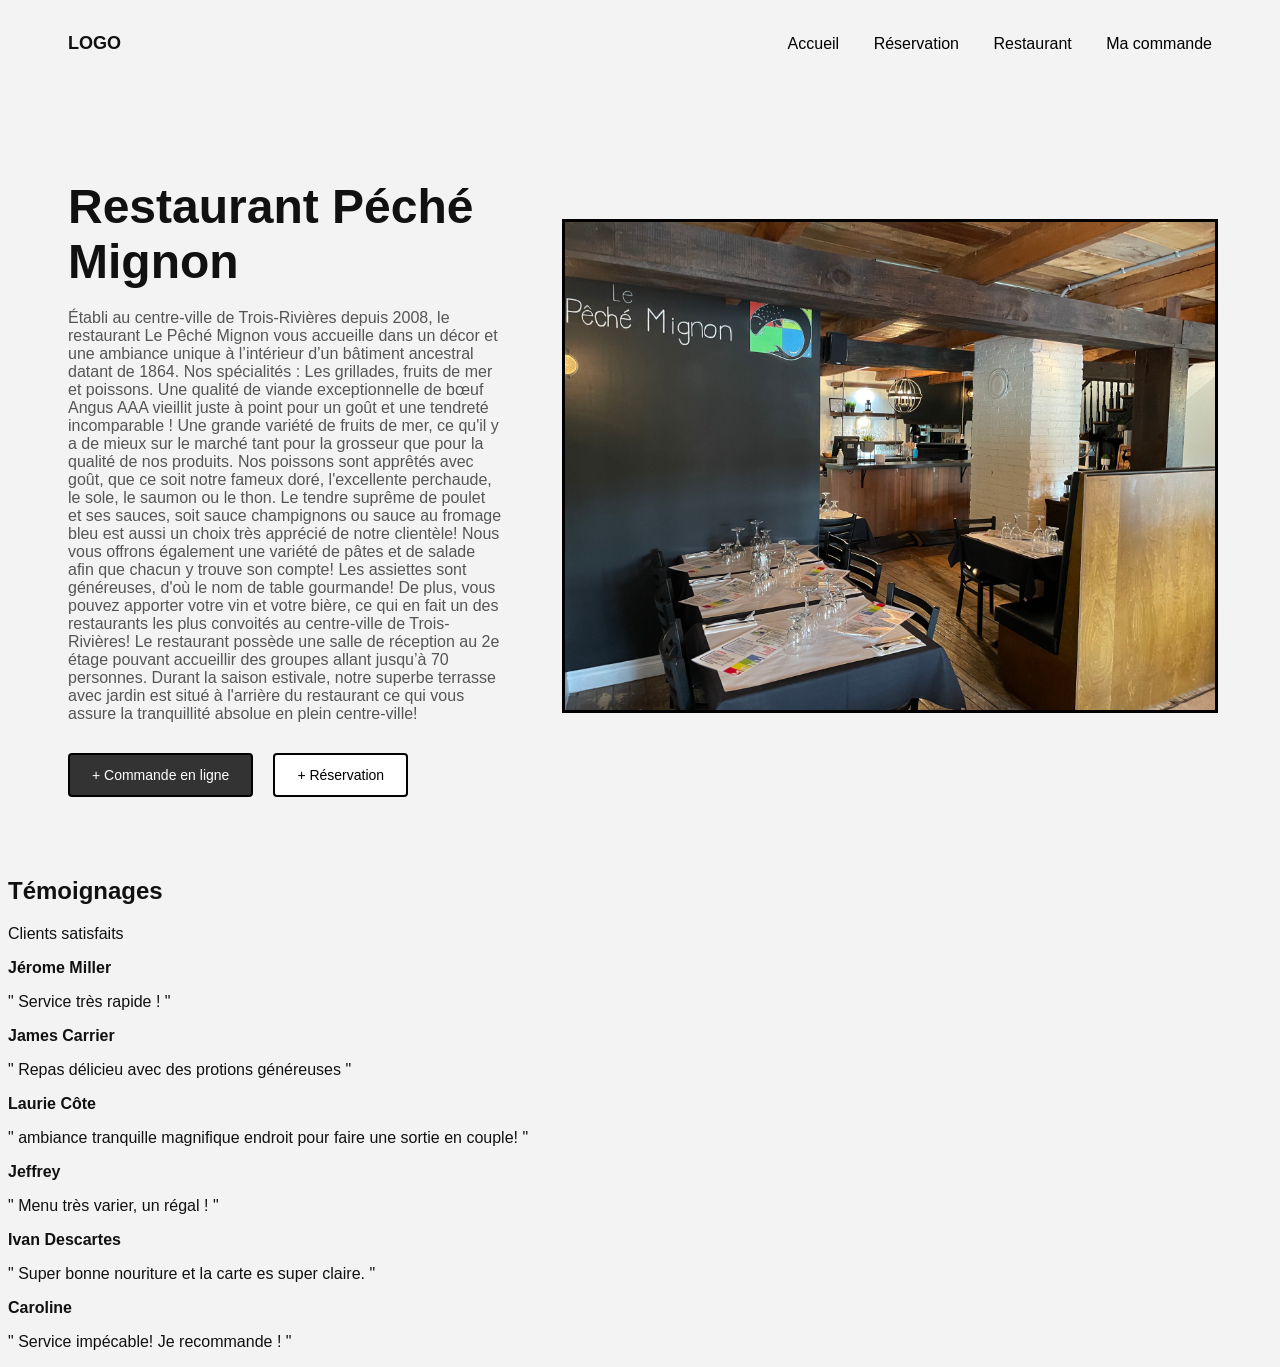
==== index.html @ 20196cb2 "ajout du html pour la commentaire client en bas de page index.html" ====
<!doctype html>
<html lang="fr">
  <head>
    <meta charset="UTF-8" />
    <meta name="viewport" content="width=device-width, initial-scale=1.0" />
    <title>Restaurant Pêché Mignon</title>
    <link rel="stylesheet" href="style.css" />
  </head>
  <body>
    <header>
      <div class="logo">LOGO</div>
      <nav>
        <a href="index.html">Accueil</a>
        <a href="reservation.html">Réservation</a>
        <a href="restaurant.html">Restaurant</a>
        <a href="commande.html">Ma commande</a>
      </nav>
    </header>

    <main>
      <section class="hero">
        <div class="hero-text">
          <h1>Restaurant Péché Mignon</h1>
          <p>
            Établi au centre-ville de Trois-Rivières depuis 2008, le restaurant
            Le Pêché Mignon vous accueille dans un décor et une ambiance unique
            à l’intérieur d’un bâtiment ancestral datant de 1864. Nos
            spécialités : Les grillades, fruits de mer et poissons. Une qualité
            de viande exceptionnelle de bœuf Angus AAA vieillit juste à point
            pour un goût et une tendreté incomparable ! Une grande variété de
            fruits de mer, ce qu'il y a de mieux sur le marché tant pour la
            grosseur que pour la qualité de nos produits. Nos poissons sont
            apprêtés avec goût, que ce soit notre fameux doré, l'excellente
            perchaude, le sole, le saumon ou le thon. Le tendre suprême de
            poulet et ses sauces, soit sauce champignons ou sauce au fromage
            bleu est aussi un choix très apprécié de notre clientèle! Nous vous
            offrons également une variété de pâtes et de salade afin que chacun
            y trouve son compte! Les assiettes sont généreuses, d'où le nom de
            table gourmande! De plus, vous pouvez apporter votre vin et votre
            bière, ce qui en fait un des restaurants les plus convoités au
            centre-ville de Trois-Rivières! Le restaurant possède une salle de
            réception au 2e étage pouvant accueillir des groupes allant jusqu’à
            70 personnes. Durant la saison estivale, notre superbe terrasse avec
            jardin est situé à l'arrière du restaurant ce qui vous assure la
            tranquillité absolue en plein centre-ville!
          </p>
          <div class="buttons">
            <a href="commande.html" class="btn btn-primary">
              + Commande en ligne
            </a>

            <a href="reservation.html" class="btn btn-secondary">
              + Réservation
            </a>
          </div>
        </div>
        <div class="hero-image">
          <img src="src/image_50460673.jfif" alt="Photo du restaurant" />
        </div>
      </section>
      <section class="testimonials">
        <h2>Témoignages</h2>
        <p class="subtitle">Clients satisfaits</p>

        <div class="testimonials-grid">
          <div class="card">
            <div class="card-header">
              <div class="avatar"></div>
              <strong>Jérome Miller</strong>
            </div>
            <p>
              " Service très rapide ! "
            </p>
          </div>

          <div class="card">
            <div class="card-header">
              <div class="avatar"></div>
              <strong>James Carrier</strong>
            </div>
            <p>
              " Repas délicieu avec des protions généreuses "
            </p>
          </div>

          <div class="card">
            <div class="card-header">
              <div class="avatar"></div>
              <strong>Laurie Côte</strong>
            </div>
            <p>
              " ambiance tranquille magnifique endroit pour faire une sortie en couple! "
            </p>
          </div>

          <div class="card">
            <div class="card-header">
              <div class="avatar"></div>
              <strong>Jeffrey</strong>
            </div>
            <p>
              " Menu très varier, un régal ! "
            </p>
          </div>

          <div class="card">
            <div class="card-header">
              <div class="avatar"></div>
              <strong>Ivan Descartes</strong>
            </div>
            <p>
              " Super bonne nouriture et la carte es super claire. "
            </p>
          </div>

          <div class="card">
            <div class="card-header">
              <div class="avatar"></div>
              <strong>Caroline </strong>
            </div>
            <p>
              " Service impécable! Je recommande ! "
            </p>
          </div>
        </div>
      </section>
    </main>
  </body>
</html>
---- style.css ----
body {
  font-family: Arial, Helvetica, sans-serif;
  background-color: #f3f3f3;
  color: #111;
}

header {
  display: flex;
  justify-content: space-between;
  align-items: center;
  padding: 25px 60px;
}

.logo {
  font-weight: bold;
  font-size: 18px;
}

nav a {
  text-decoration: none;
  color: black;
  margin-left: 30px;
  font-size: 16px;
}

nav a.active {
  background-color: #e6e6e6;
  padding: 8px 12px;
  border-radius: 5px;
}
.hero {
  display: flex;
  align-items: center;
  justify-content: space-between;
  padding: 60px;
  gap: 60px;
}

.hero-text {
  flex: 1;
}

.hero-text h1 {
  font-size: 48px;
  margin-bottom: 20px;
}

.hero-text p {
  color: #555;
  margin-bottom: 30px;
}
.buttons {
  display: flex;
  gap: 20px;
}

.btn {
  padding: 12px 22px;
  text-decoration: none;
  border-radius: 4px;
  font-size: 14px;
  border: 2px solid black;
}

.btn-primary {
  background-color: #333;
  color: white;
}

.btn-secondary {
  background-color: white;
  color: black;
}

.hero-image {
  flex: 1.5;
}

.hero-image img {
  width: 100%;
  height: auto;
  border: 3px solid black;
}
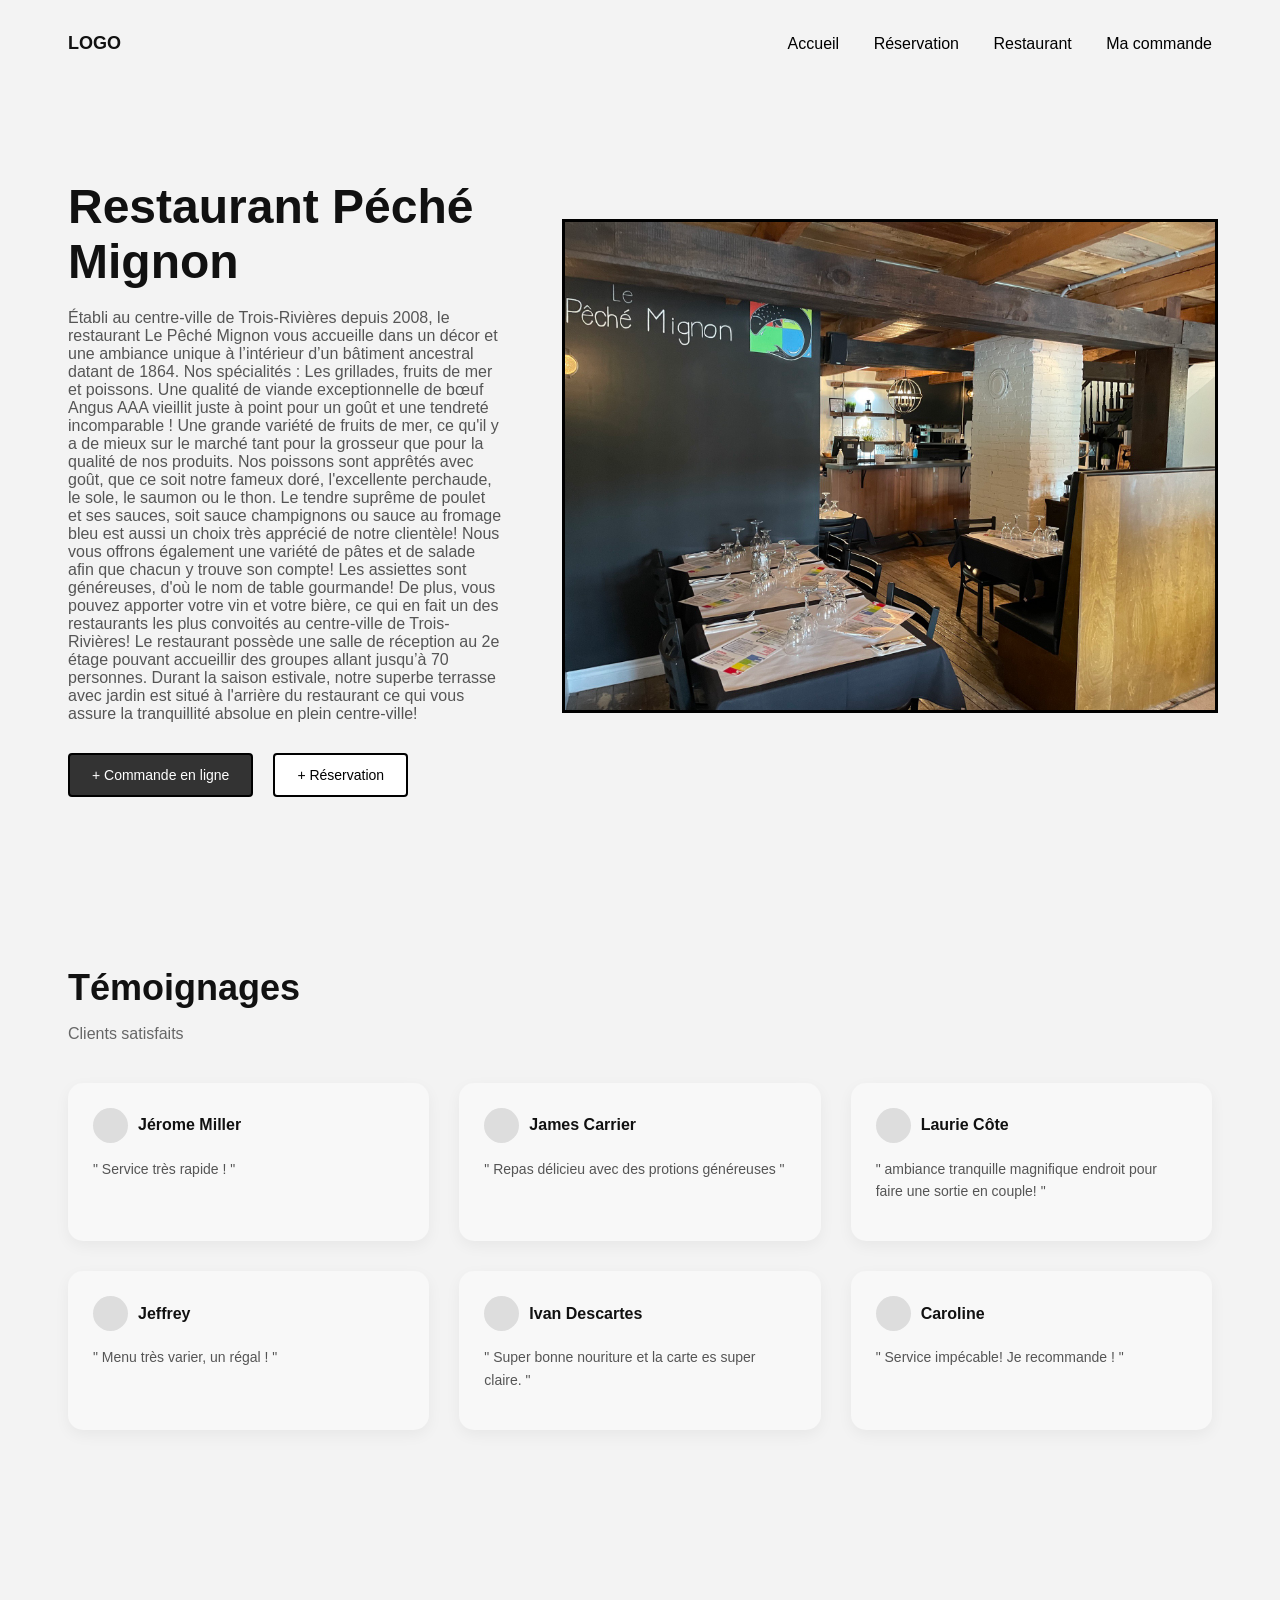
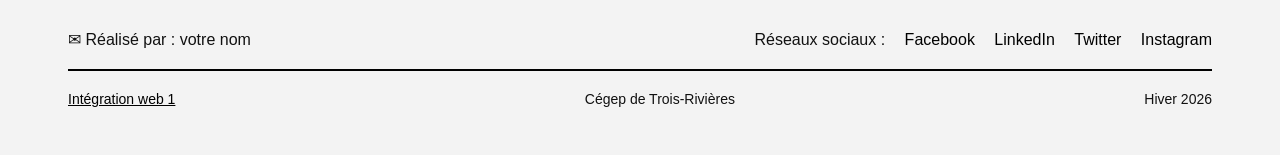
==== commit 3a532e1c: "ajout du footer côter du html pour la page index.html" ====
--- a/index.html
+++ b/index.html
@@ -68,9 +68,7 @@
               <div class="avatar"></div>
               <strong>Jérome Miller</strong>
             </div>
-            <p>
-              " Service très rapide ! "
-            </p>
+            <p>" Service très rapide ! "</p>
           </div>
 
           <div class="card">
@@ -78,9 +76,7 @@
               <div class="avatar"></div>
               <strong>James Carrier</strong>
             </div>
-            <p>
-              " Repas délicieu avec des protions généreuses "
-            </p>
+            <p>" Repas délicieu avec des protions généreuses "</p>
           </div>
 
           <div class="card">
@@ -89,7 +85,8 @@
               <strong>Laurie Côte</strong>
             </div>
             <p>
-              " ambiance tranquille magnifique endroit pour faire une sortie en couple! "
+              " ambiance tranquille magnifique endroit pour faire une sortie en
+              couple! "
             </p>
           </div>
 
@@ -98,9 +95,7 @@
               <div class="avatar"></div>
               <strong>Jeffrey</strong>
             </div>
-            <p>
-              " Menu très varier, un régal ! "
-            </p>
+            <p>" Menu très varier, un régal ! "</p>
           </div>
 
           <div class="card">
@@ -108,9 +103,7 @@
               <div class="avatar"></div>
               <strong>Ivan Descartes</strong>
             </div>
-            <p>
-              " Super bonne nouriture et la carte es super claire. "
-            </p>
+            <p>" Super bonne nouriture et la carte es super claire. "</p>
           </div>
 
           <div class="card">
@@ -118,12 +111,31 @@
               <div class="avatar"></div>
               <strong>Caroline </strong>
             </div>
-            <p>
-              " Service impécable! Je recommande ! "
-            </p>
+            <p>" Service impécable! Je recommande ! "</p>
           </div>
         </div>
       </section>
     </main>
+    <footer class="footer">
+      <div class="footer-top">
+        <div class="footer-left">✉ Réalisé par : votre nom</div>
+
+        <div class="footer-right">
+          Réseaux sociaux :
+          <a href="#">Facebook</a>
+          <a href="#">LinkedIn</a>
+          <a href="#">Twitter</a>
+          <a href="#">Instagram</a>
+        </div>
+      </div>
+
+      <hr />
+
+      <div class="footer-bottom">
+        <a href="#">Intégration web 1</a>
+        <span>Cégep de Trois-Rivières</span>
+        <span>Hiver 2026</span>
+      </div>
+    </footer>
   </body>
 </html>
--- a/style.css
+++ b/style.css
@@ -80,4 +80,92 @@
   width: 100%;
   height: auto;
   border: 3px solid black;
+}
+
+/* SECTION TÉMOIGNAGES */
+.testimonials {
+  padding: 80px 60px;
+}
+
+.testimonials h2 {
+  font-size: 36px;
+  margin-bottom: 10px;
+}
+
+.subtitle {
+  color: #666;
+  margin-bottom: 40px;
+}
+
+/* GRID */
+.testimonials-grid {
+  display: grid;
+  grid-template-columns: repeat(3, 1fr);
+  gap: 30px;
+}
+
+/* CARTE */
+.card {
+  background: #f8f8f8;
+  padding: 25px;
+  border-radius: 15px;
+  box-shadow: 0 5px 15px rgba(0,0,0,0.05);
+}
+
+.card-header {
+  display: flex;
+  align-items: center;
+  gap: 10px;
+  margin-bottom: 15px;
+}
+
+.avatar {
+  width: 35px;
+  height: 35px;
+  background: #ddd;
+  border-radius: 50%;
+}
+
+.card p {
+  color: #555;
+  font-size: 14px;
+  line-height: 1.6;
+}
+
+/* FOOTER */
+.footer {
+  padding: 40px 60px;
+  background: #f3f3f3;
+  margin-top: 80px;
+}
+
+.footer-top {
+  display: flex;
+  justify-content: space-between;
+  align-items: center;
+  margin-bottom: 20px;
+}
+
+.footer-right a {
+  margin-left: 15px;
+  text-decoration: none;
+  color: black;
+}
+
+.footer hr {
+  border: none;
+  height: 2px;
+  background: black;
+  margin: 20px 0;
+}
+
+.footer-bottom {
+  display: flex;
+  justify-content: space-between;
+  font-size: 14px;
+}
+
+.footer-bottom a {
+  color: black;
+  text-decoration: underline;
 }
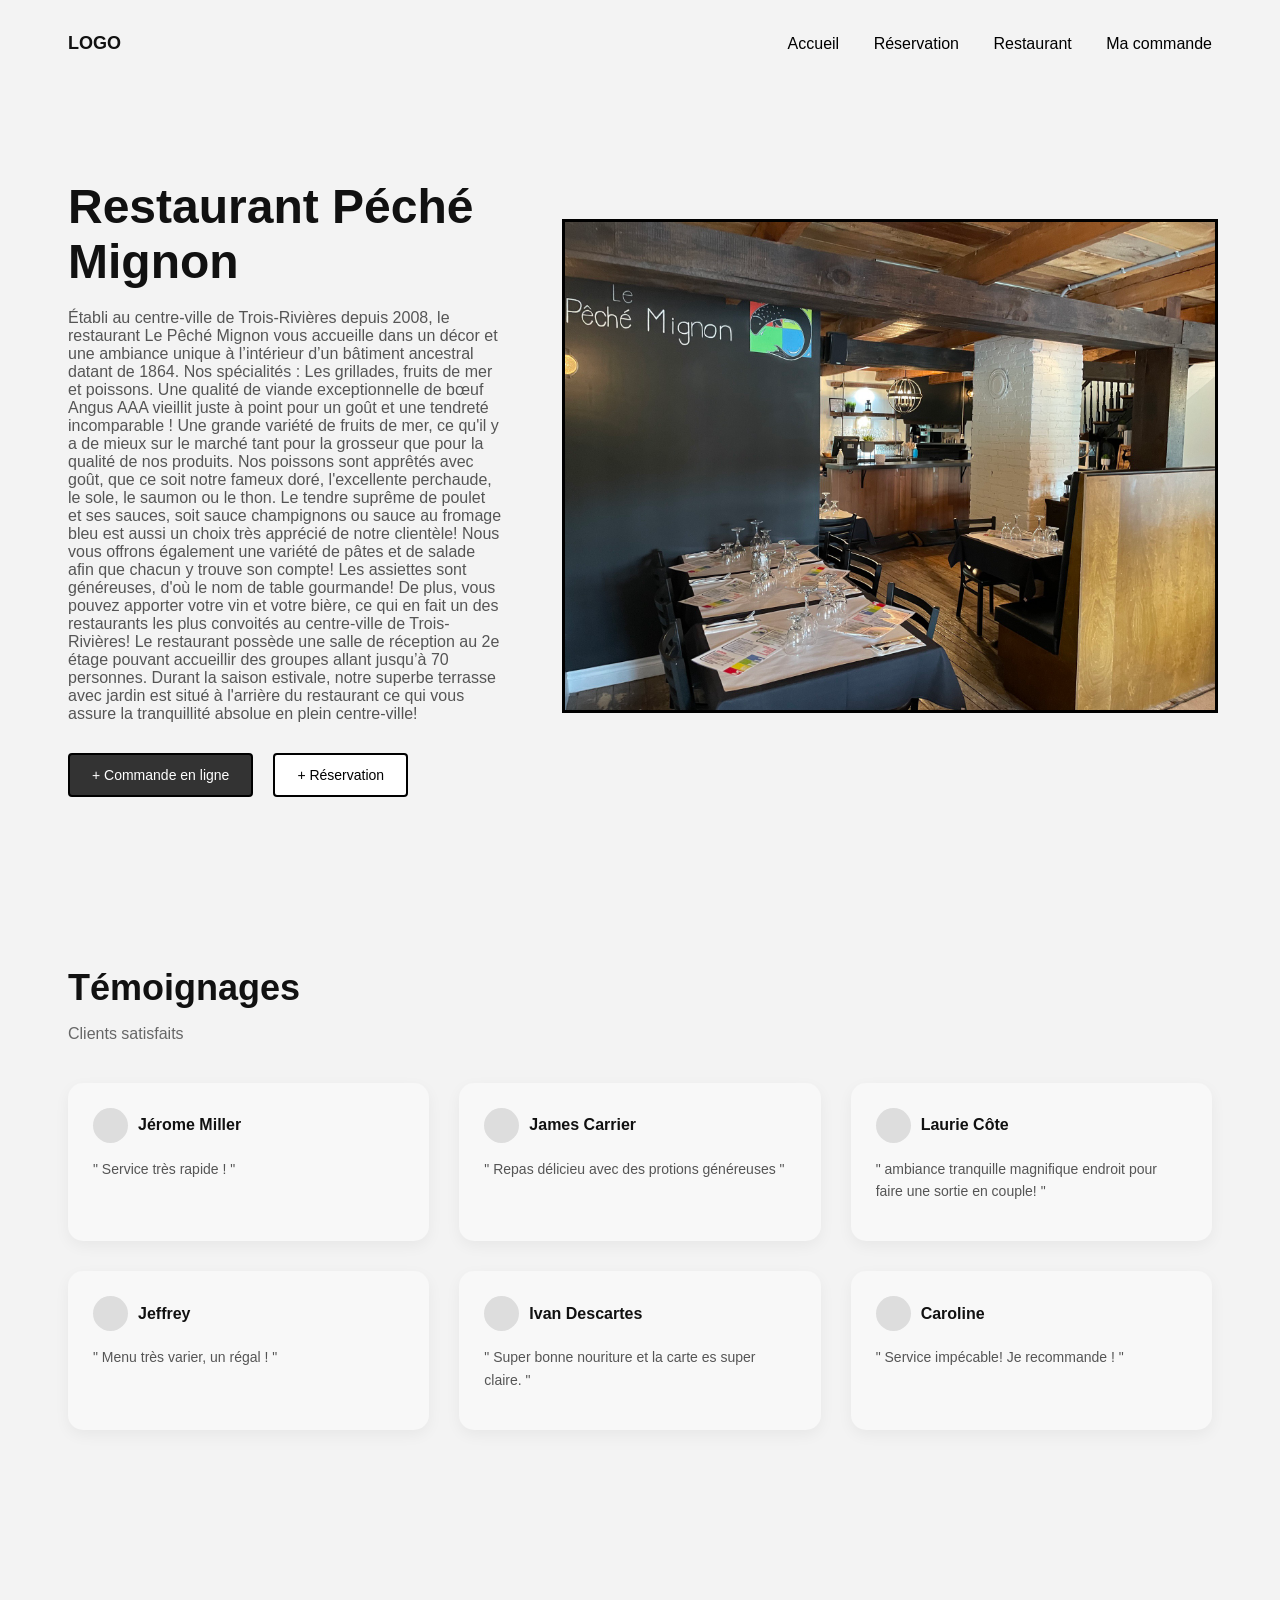
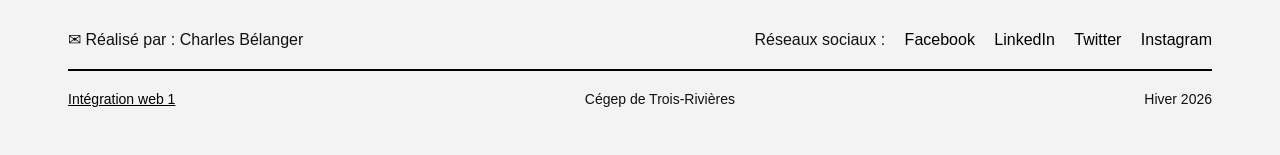
==== commit 79fcb79b: "ajout de mon nom oublier dans le dernier commit" ====
--- a/index.html
+++ b/index.html
@@ -118,7 +118,7 @@
     </main>
     <footer class="footer">
       <div class="footer-top">
-        <div class="footer-left">✉ Réalisé par : votre nom</div>
+        <div class="footer-left">✉ Réalisé par : Charles Bélanger</div>
 
         <div class="footer-right">
           Réseaux sociaux :
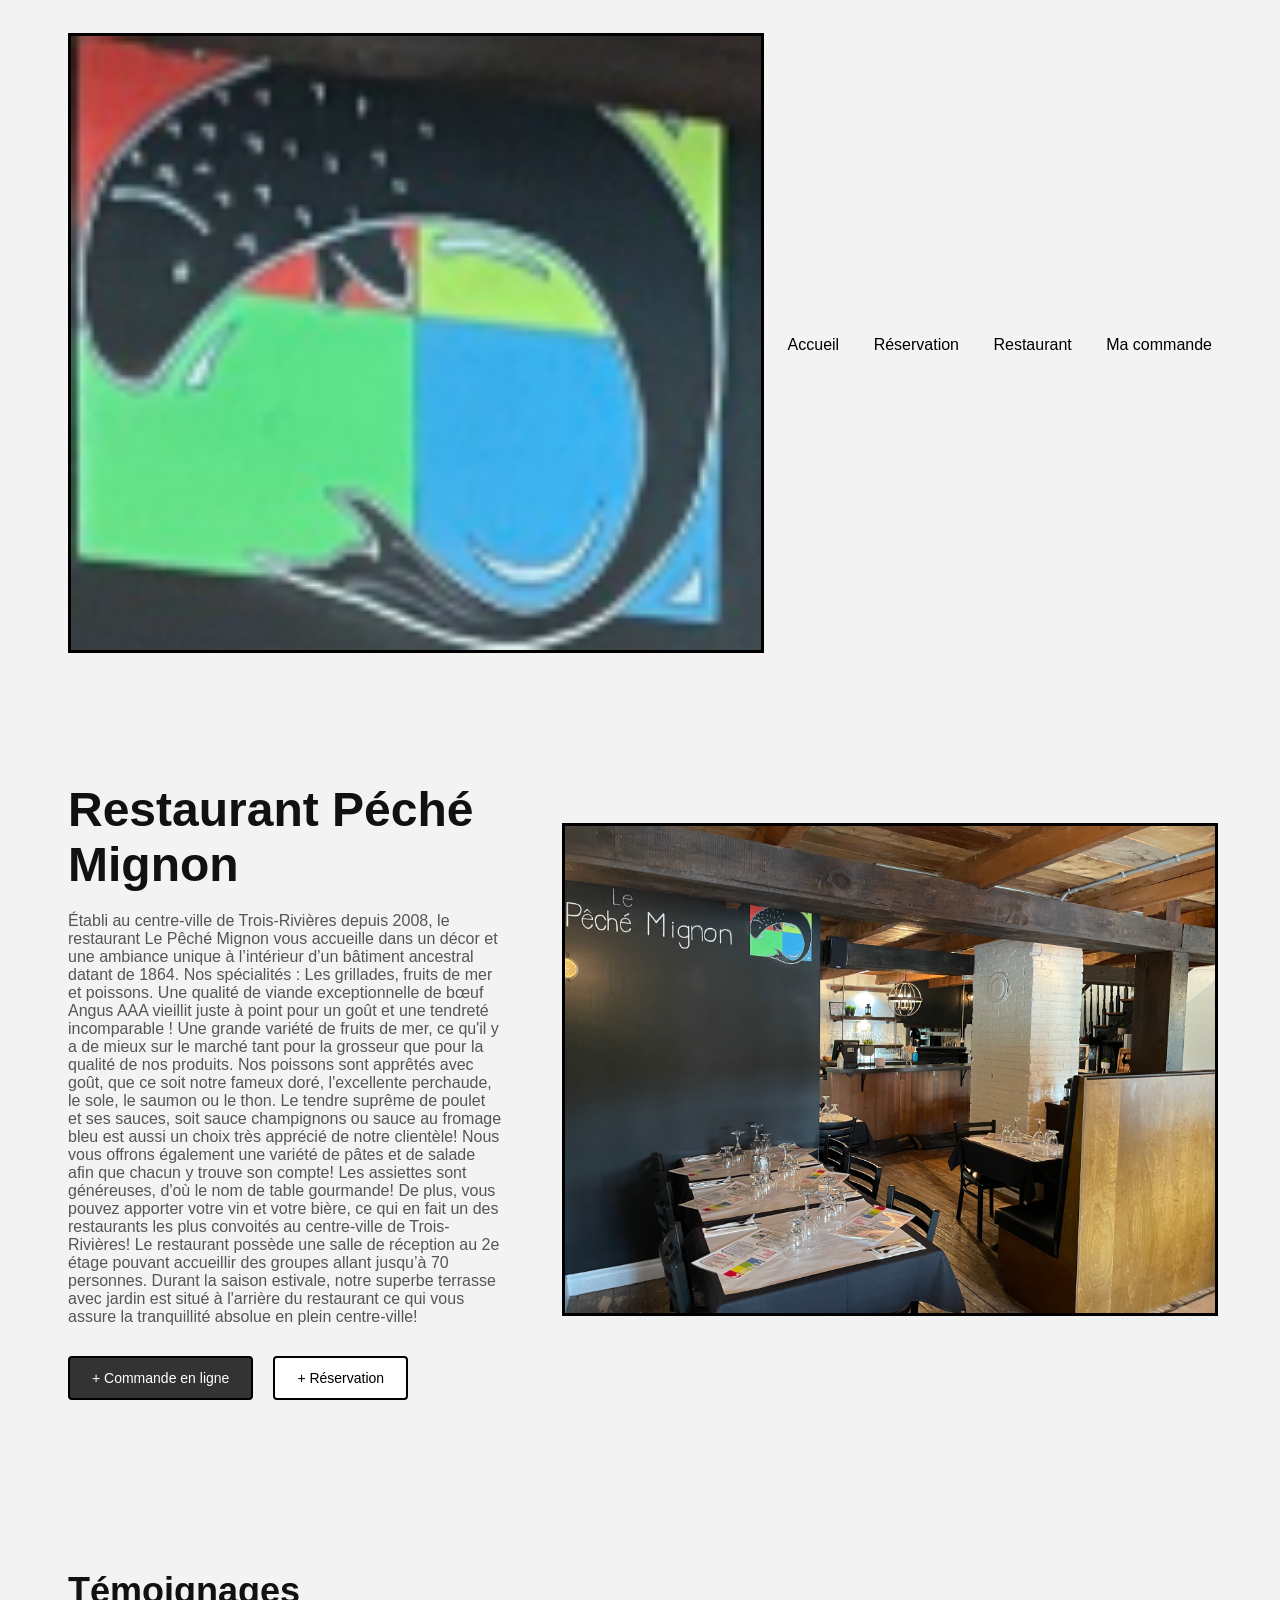
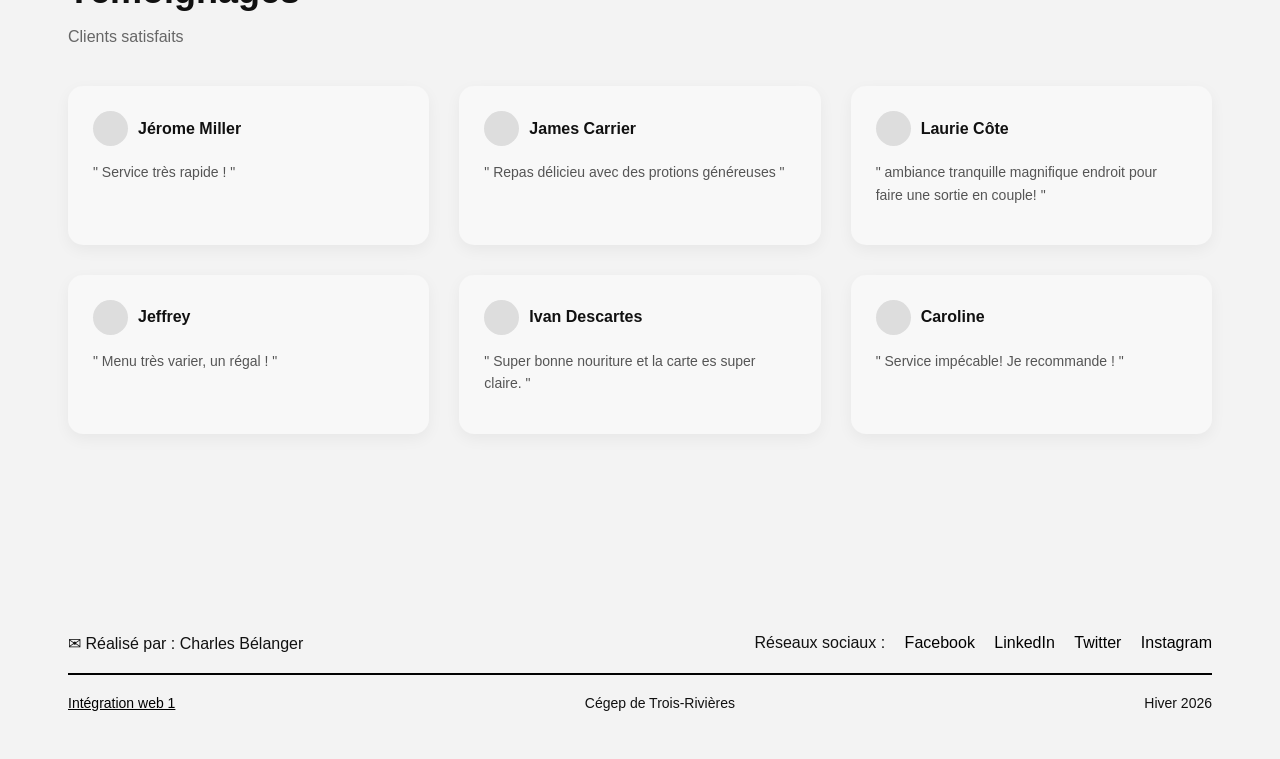
==== commit f9e99839: "Update index.html ajout de la photo du logo sur la page index.html" ====
--- a/index.html
+++ b/index.html
@@ -8,7 +8,9 @@
   </head>
   <body>
     <header>
-      <div class="logo">LOGO</div>
+      <div class="hero-image">
+        <img src="src/logo.png" alt="logo">
+      </div>
       <nav>
         <a href="index.html">Accueil</a>
         <a href="reservation.html">Réservation</a>
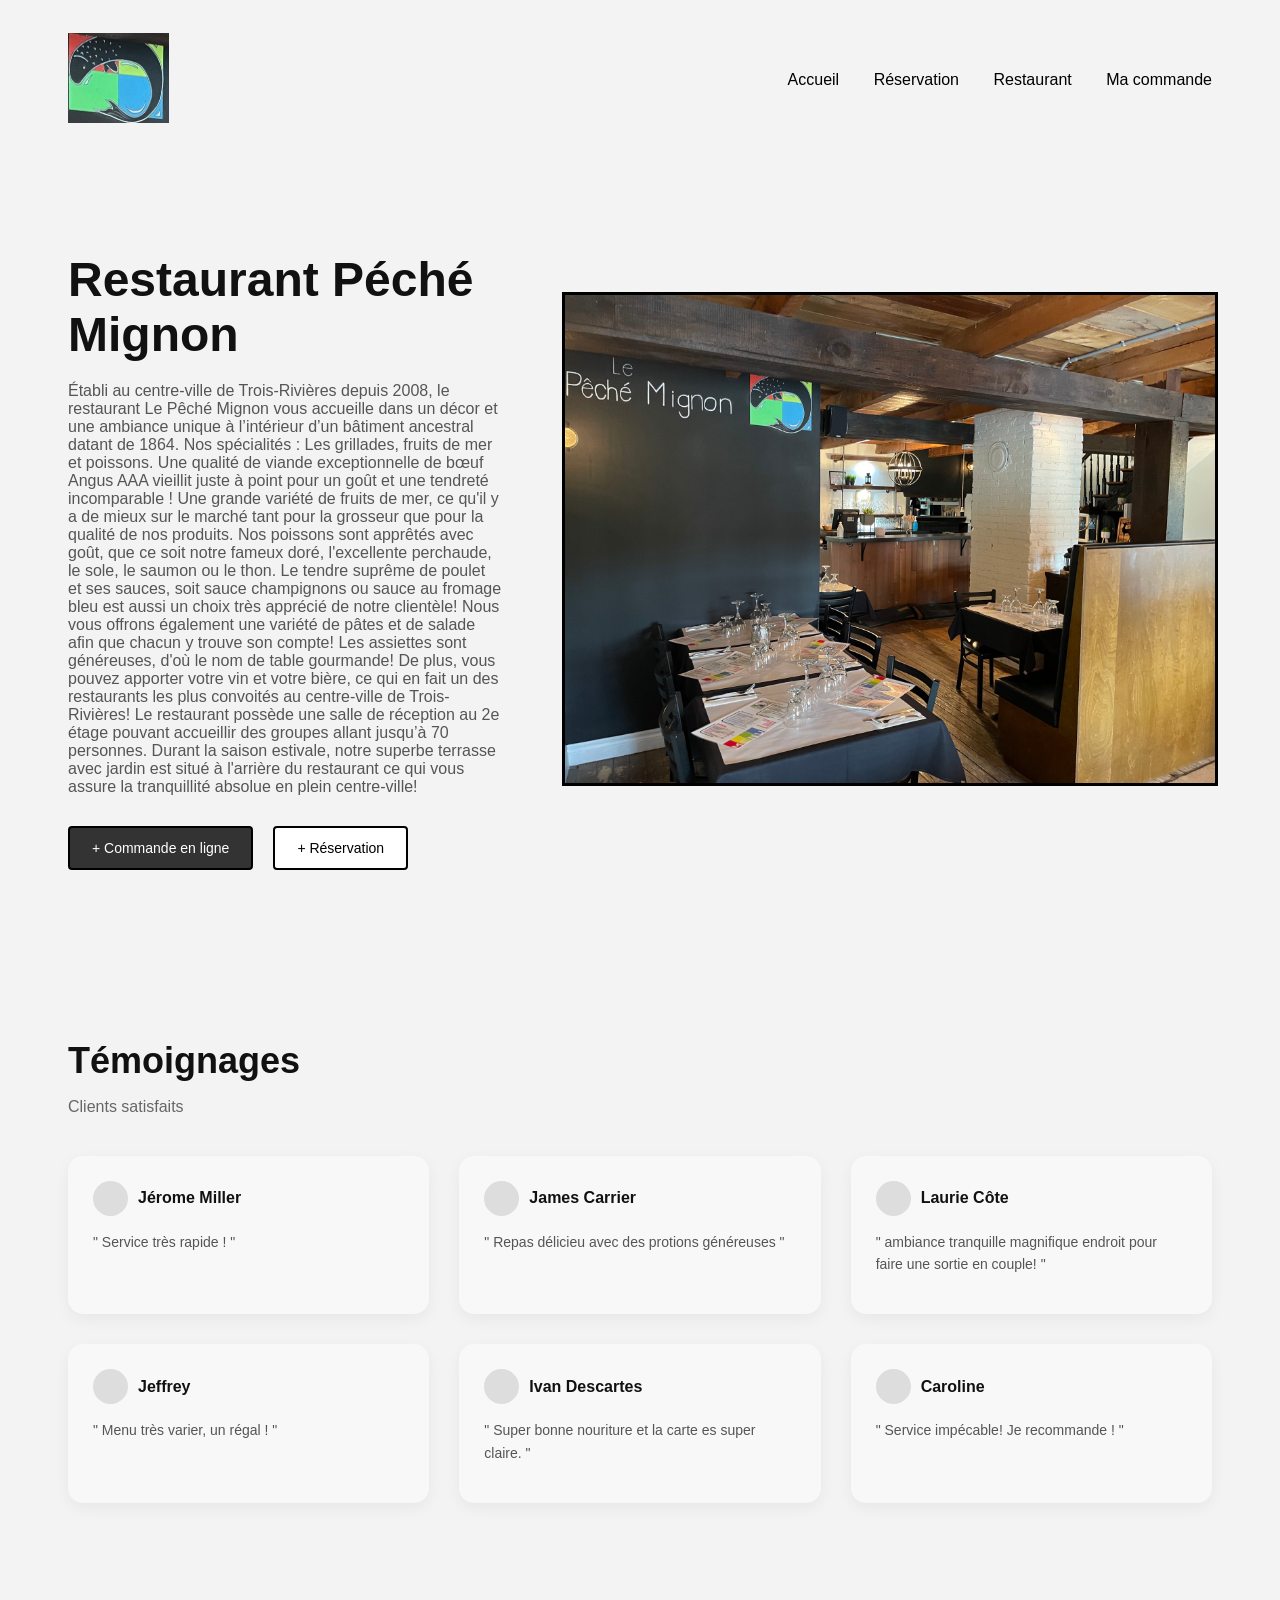
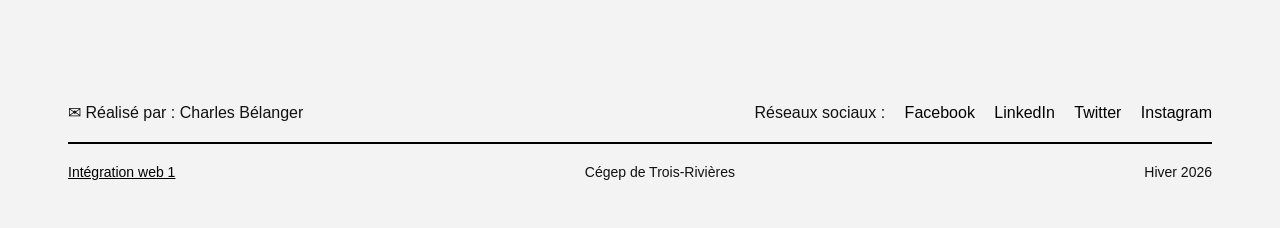
==== commit 134ef337: "Update index.html corection de la class pour le logo de la page index.html" ====
--- a/index.html
+++ b/index.html
@@ -8,7 +8,7 @@
   </head>
   <body>
     <header>
-      <div class="hero-image">
+      <div class="img">
         <img src="src/logo.png" alt="logo">
       </div>
       <nav>
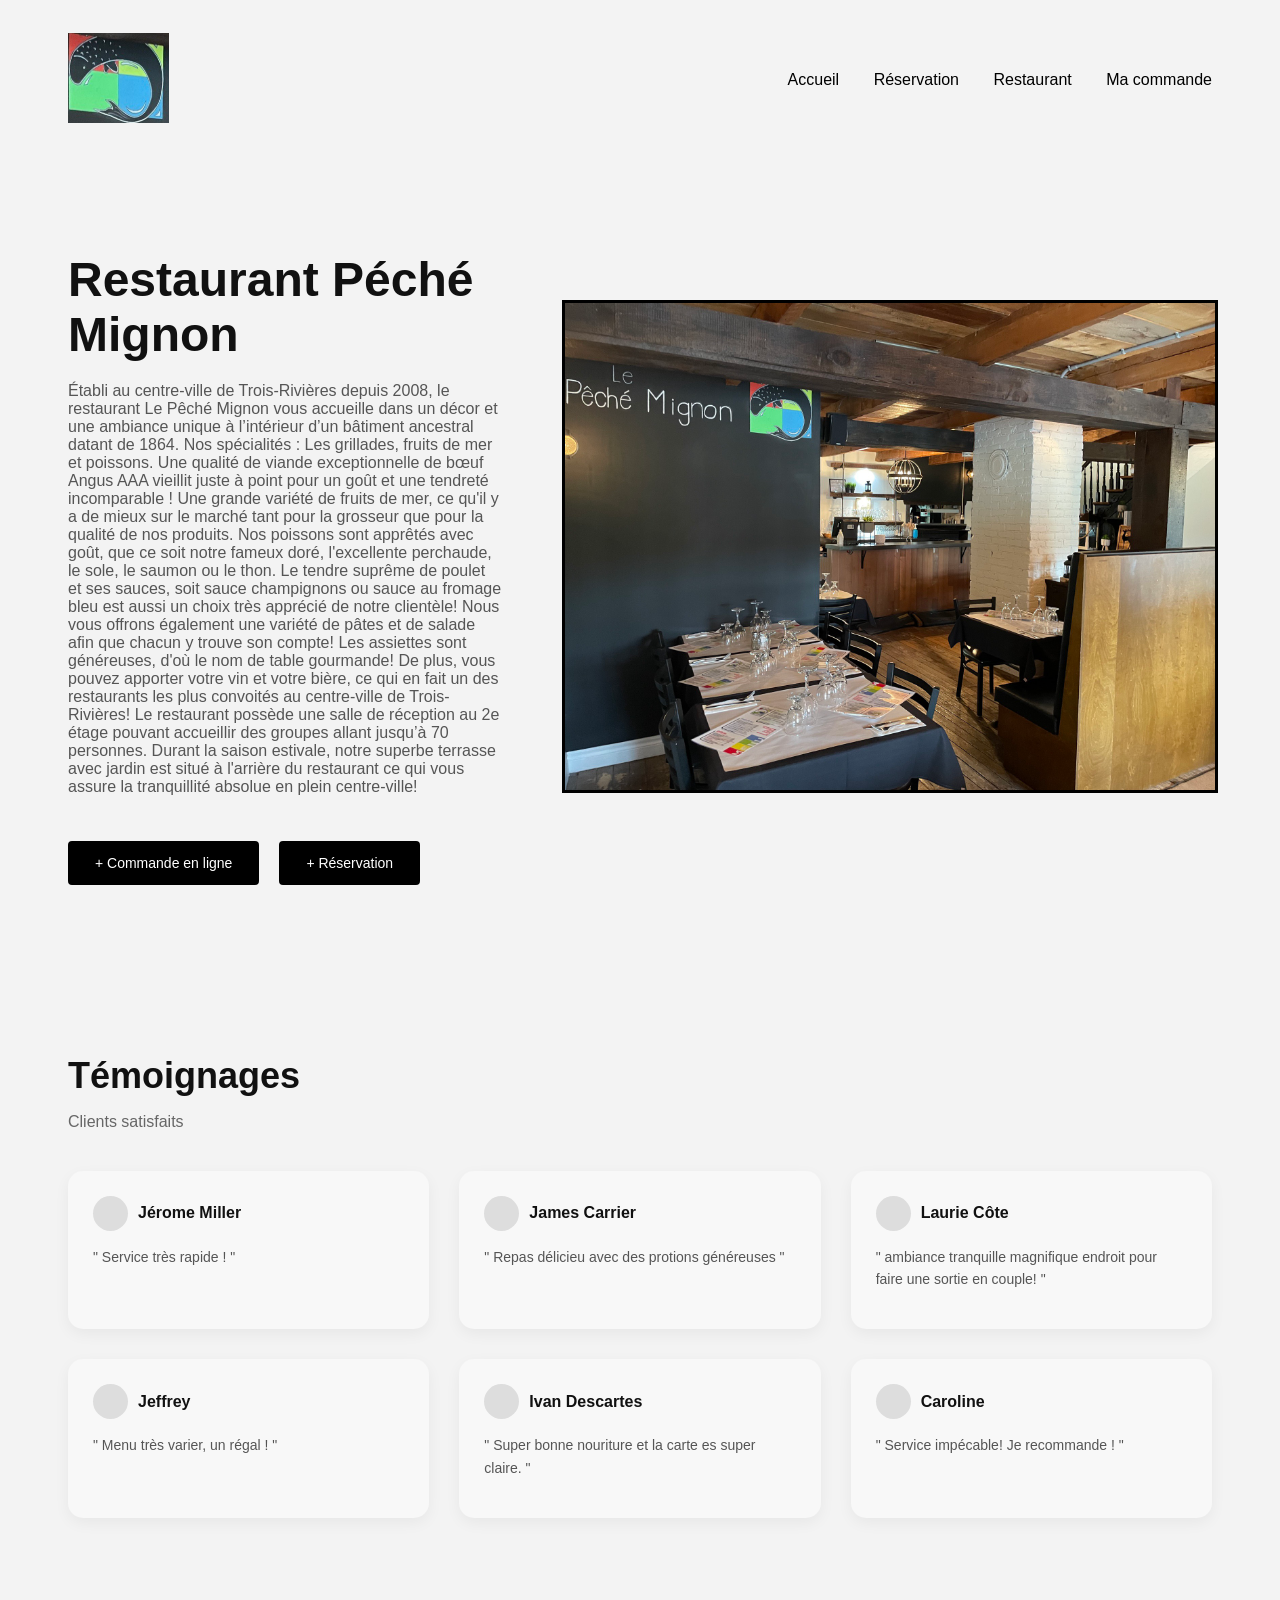
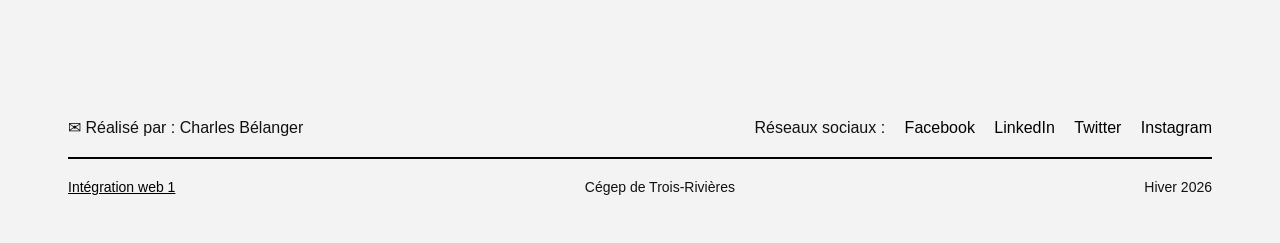
==== commit 97a57581: "page du site ajout de la redirection vers la page d'accueil lorsqu'il a un clique sur le logo pour t" ====
--- a/index.html
+++ b/index.html
@@ -8,9 +8,11 @@
   </head>
   <body>
     <header>
-      <div class="img">
-        <img src="src/logo.png" alt="logo">
-      </div>
+     <div class="img">
+  <a href="/">
+    <img src="src/logo.png" alt="logo">
+  </a>
+</div>
       <nav>
         <a href="index.html">Accueil</a>
         <a href="reservation.html">Réservation</a>
--- a/style.css
+++ b/style.css
@@ -109,7 +109,7 @@
   background: #f8f8f8;
   padding: 25px;
   border-radius: 15px;
-  box-shadow: 0 5px 15px rgba(0,0,0,0.05);
+  box-shadow: 0 5px 15px rgba(0, 0, 0, 0.05);
 }
 
 .card-header {
@@ -168,4 +168,152 @@
 .footer-bottom a {
   color: black;
   text-decoration: underline;
-}+}
+
+.gallery {
+  display: grid;
+  grid-template-columns: repeat(4, 1fr);
+  grid-template-rows: repeat(4, 200px);
+  gap: 10px;
+  padding: 10px;
+
+  grid-template-areas:
+    "a b c c"
+    "d d c c"
+    "d d e f"
+    "d d e f";
+}
+
+.a {
+  grid-area: a;
+}
+.b {
+  grid-area: b;
+}
+.c {
+  grid-area: c;
+}
+.d {
+  grid-area: d;
+}
+.e {
+  grid-area: e;
+}
+.f {
+  grid-area: f;
+}
+
+.item img {
+  width: 100%;
+  height: 100%;
+  object-fit: cover;
+  display: block;
+}
+
+.contact {
+  display: flex;
+  justify-content: space-between;
+  align-items: center;
+  padding: 60px;
+  gap: 40px;
+  background: #f5f5f5;
+}
+
+.contact-left {
+  width: 40%;
+}
+
+.contact-left h2 {
+  font-size: 32px;
+  margin-bottom: 10px;
+}
+
+.contact-left p {
+  color: #666;
+  margin-bottom: 30px;
+  font-size: 18px;
+}
+
+.contact-right {
+  width: 60%;
+}
+
+.contact-right iframe {
+  width: 100%;
+  height: 400px;
+  border: none;
+}
+
+.container {
+  display: flex;
+  gap: 40px;
+  padding: 40px;
+}
+
+.menu {
+  flex: 2;
+}
+
+.menu h2 {
+  margin: 40px 0 15px;
+}
+
+.table {
+  display: flex;
+  flex-direction: column;
+  gap: 10px;
+}
+
+.row {
+  display: grid;
+  grid-template-columns: 2fr 1fr 1fr;
+  padding: 15px;
+  background: #fff;
+  border-radius: 10px;
+}
+
+.row.header {
+  font-weight: bold;
+  background: #eaeaea;
+}
+
+.row.alt {
+  background: #f7f7f7;
+}
+
+.details {
+  flex: 1;
+  background: #ddd;
+  padding: 30px;
+  border-radius: 10px;
+  height: fit-content;
+}
+
+.details h2 {
+  margin-bottom: 20px;
+}
+
+.line {
+  display: flex;
+  justify-content: space-between;
+  margin-bottom: 15px;
+  font-size: 18px;
+}
+
+.total {
+  font-weight: bold;
+  font-size: 20px;
+}
+
+hr {
+  margin: 20px 0;
+}
+
+.btn {
+  display: inline-block;
+  background: black;
+  color: white;
+  padding: 12px 25px;
+  text-decoration: none;
+  margin-top: 15px;
+}
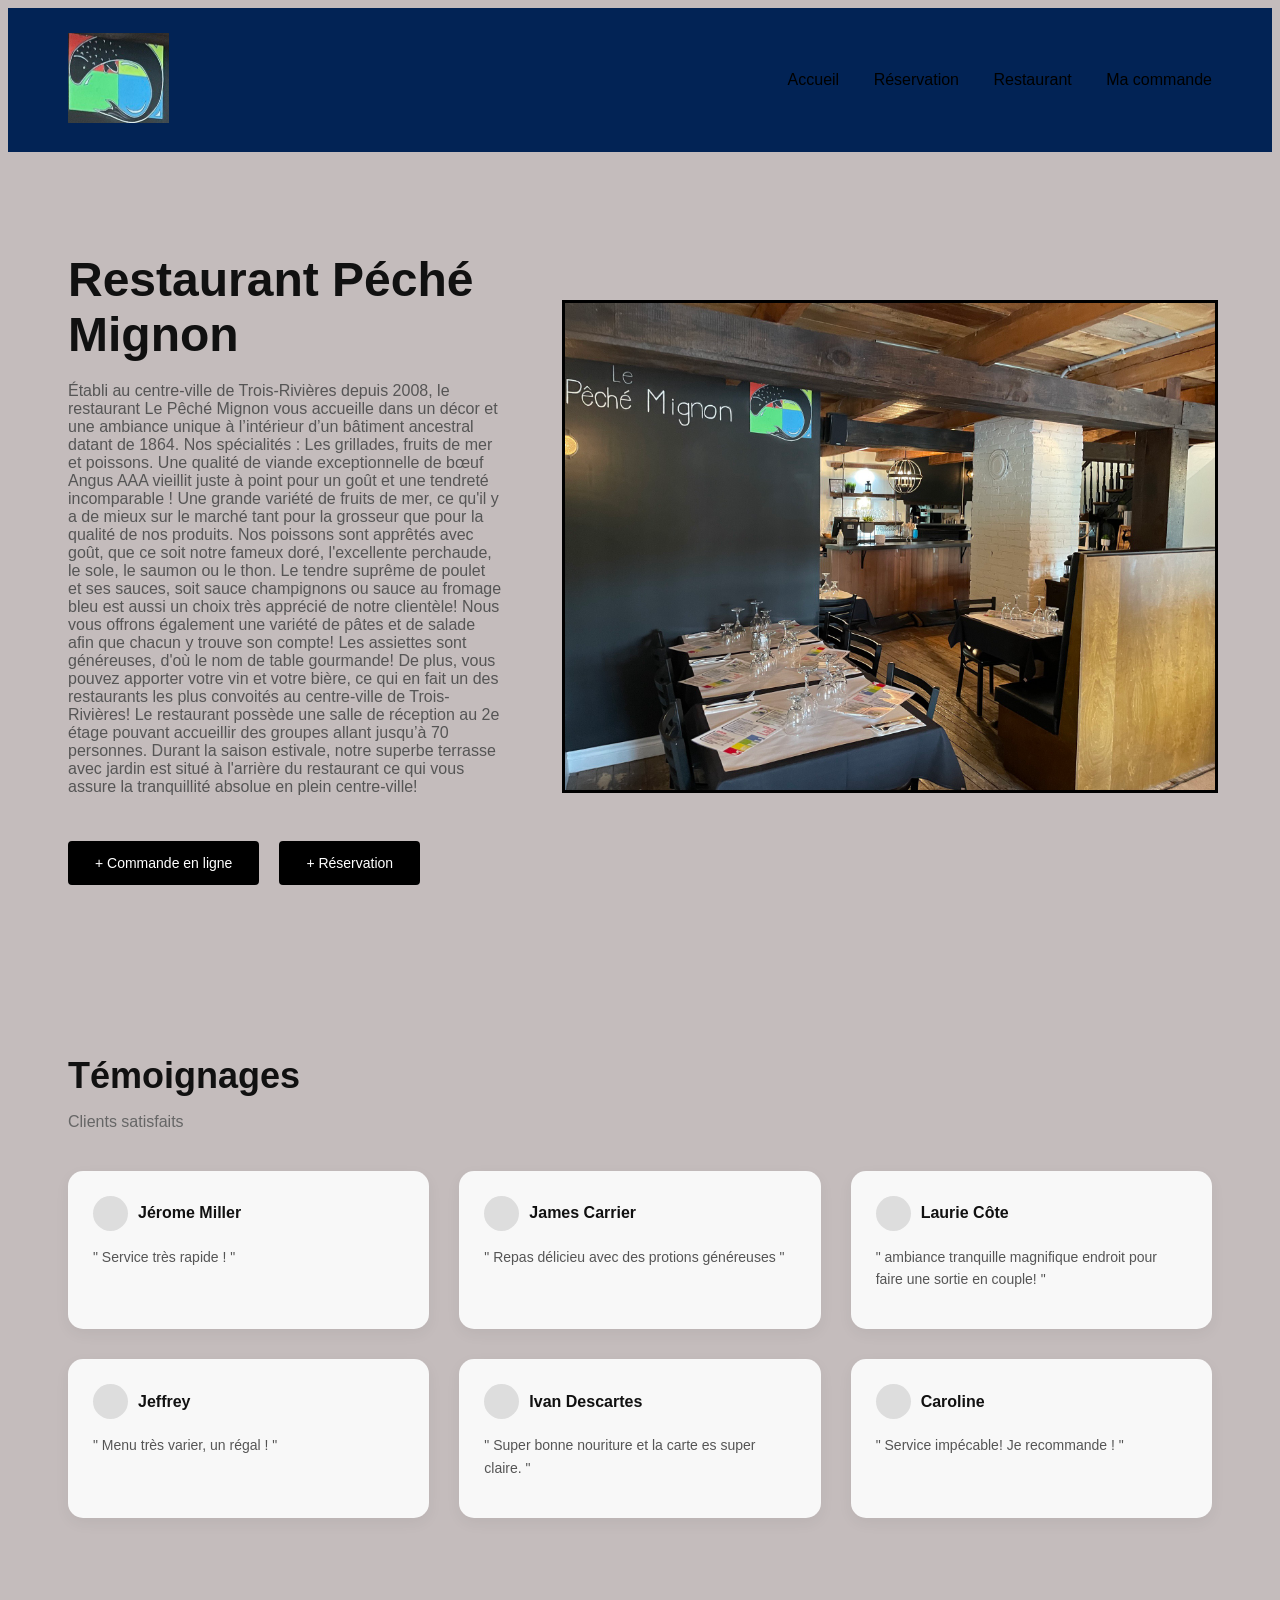
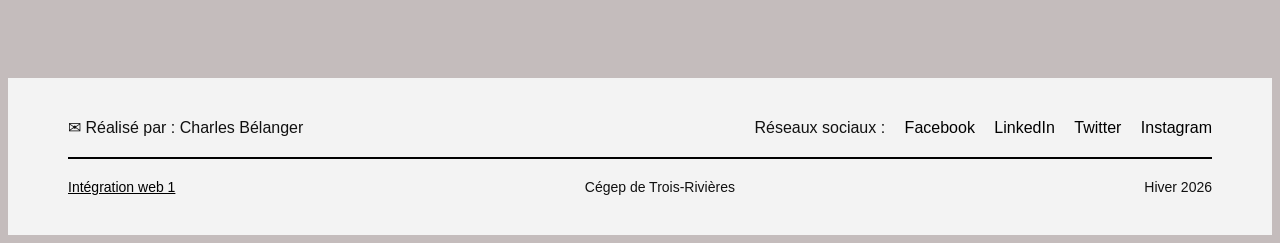
==== commit 768ab6e9: "Update index.html ajout d'une écriture différente pour les titre dans style.css" ====
--- a/index.html
+++ b/index.html
@@ -5,14 +5,15 @@
     <meta name="viewport" content="width=device-width, initial-scale=1.0" />
     <title>Restaurant Pêché Mignon</title>
     <link rel="stylesheet" href="style.css" />
+    <link href="https://fonts.googleapis.com/css2?family=Poppins:wght@400;700&family=Open+Sans:wght@400;600&display=swap" rel="stylesheet">
   </head>
   <body>
     <header>
-     <div class="img">
-  <a href="/">
-    <img src="src/logo.png" alt="logo">
-  </a>
-</div>
+      <div class="img">
+        <a href="/">
+          <img src="src/logo.png" alt="logo" />
+        </a>
+      </div>
       <nav>
         <a href="index.html">Accueil</a>
         <a href="reservation.html">Réservation</a>
--- a/style.css
+++ b/style.css
@@ -1,6 +1,6 @@
 body {
   font-family: Arial, Helvetica, sans-serif;
-  background-color: #f3f3f3;
+  background-color: #c4bcbc;
   color: #111;
 }
 
@@ -9,6 +9,7 @@
   justify-content: space-between;
   align-items: center;
   padding: 25px 60px;
+  background-color: rgb(2, 35, 85);
 }
 
 .logo {
@@ -34,6 +35,7 @@
   justify-content: space-between;
   padding: 60px;
   gap: 60px;
+  
 }
 
 .hero-text {
@@ -317,3 +319,8 @@
   text-decoration: none;
   margin-top: 15px;
 }
+
+a:hover {
+    color: #ff0000;
+    text-decoration: underline;
+}
